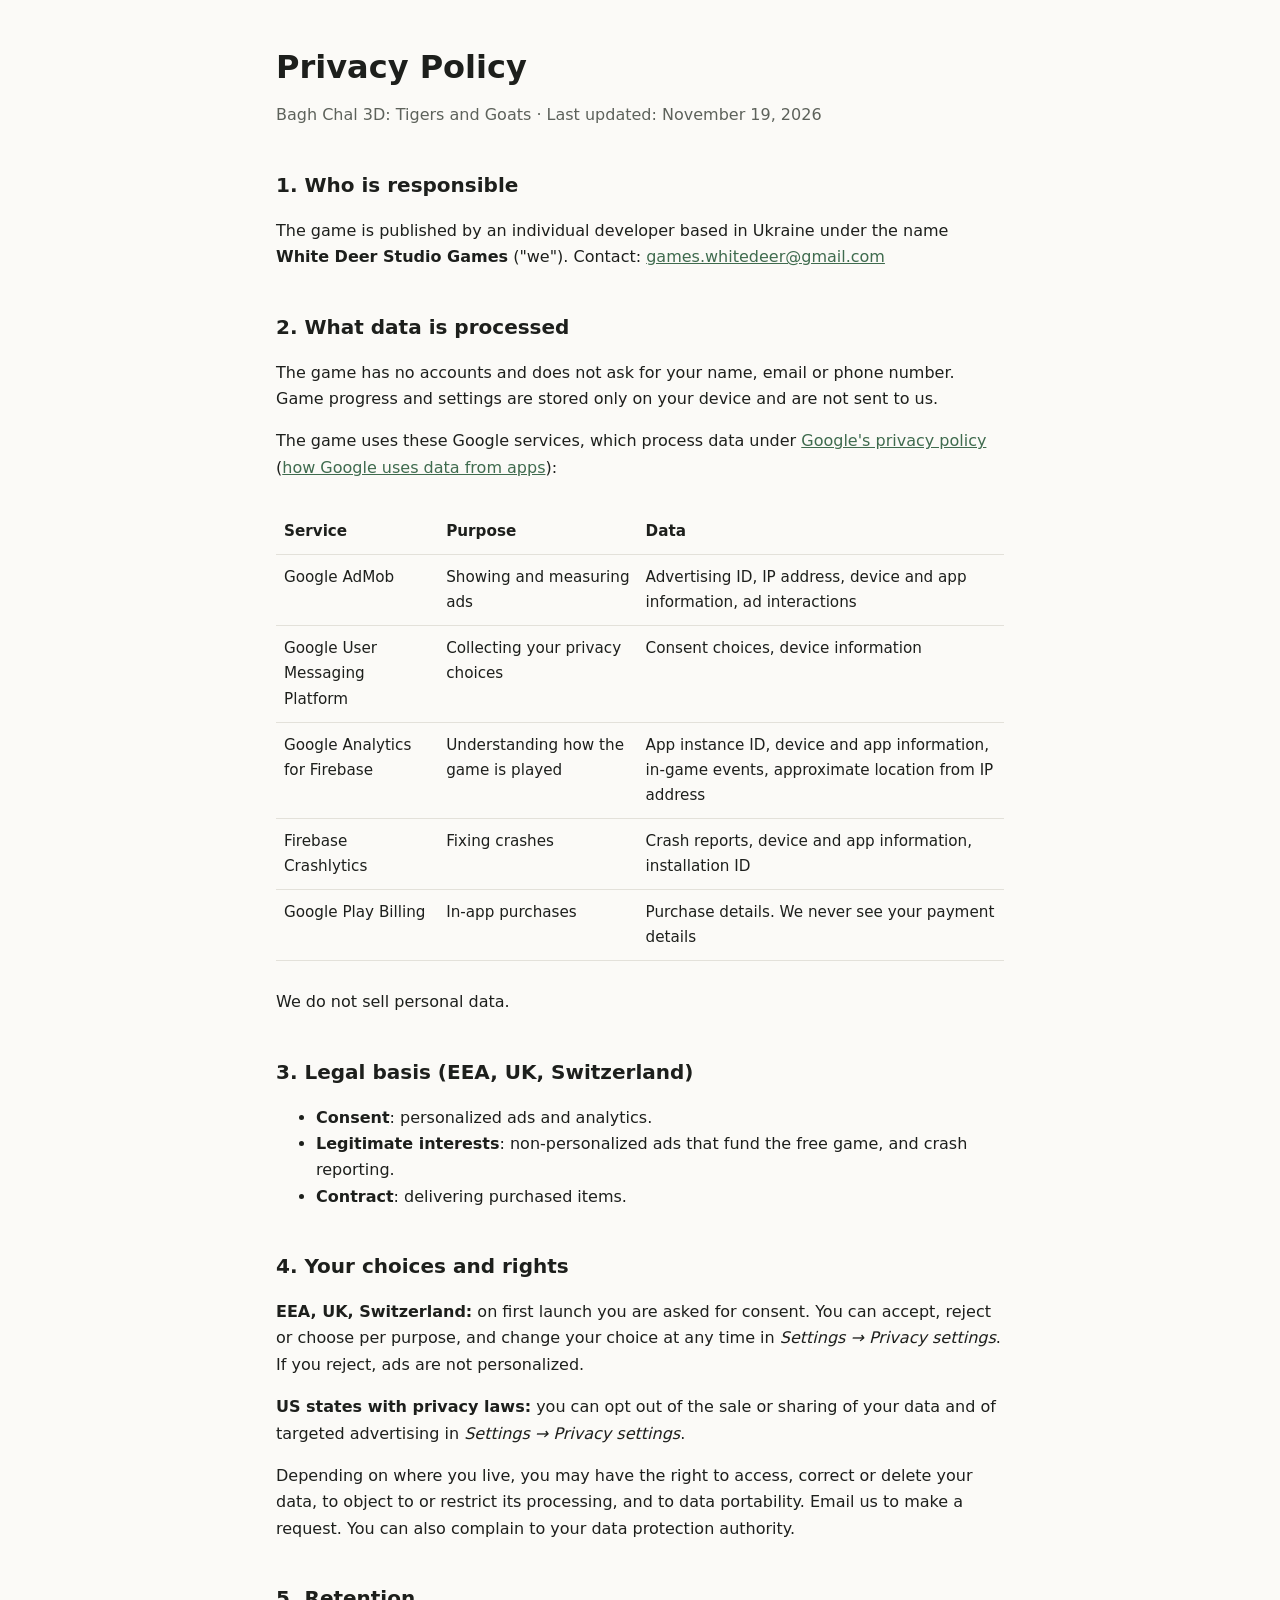
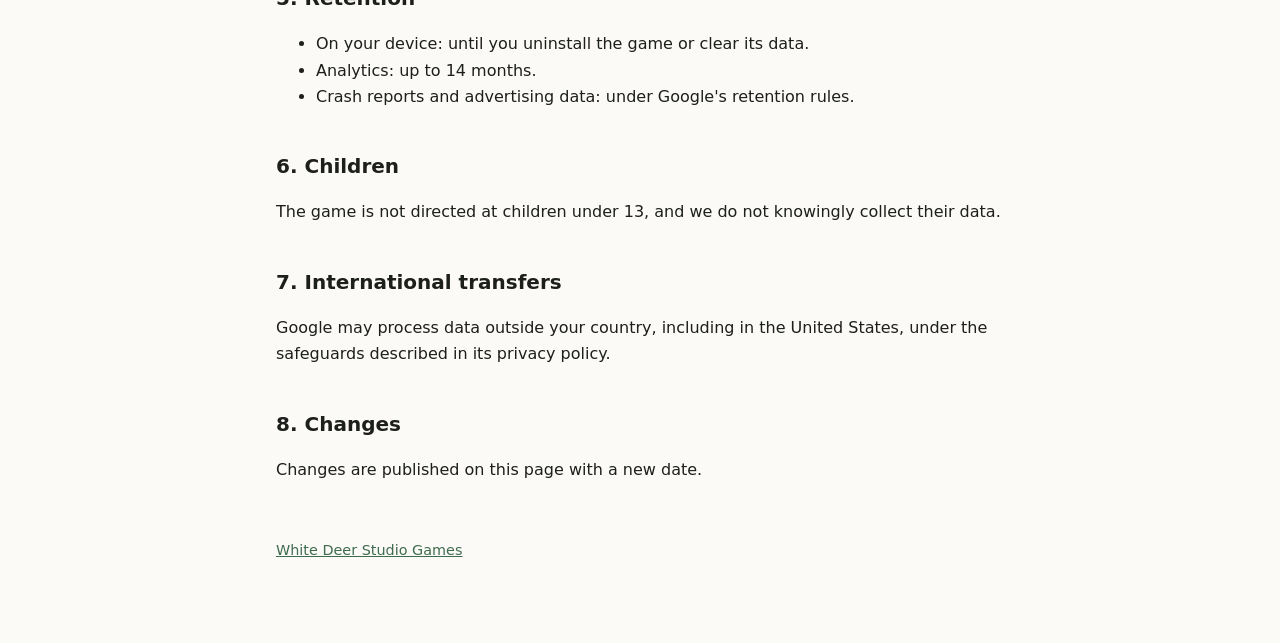
==== bagh-chal/privacy-policy/index.html @ 028edd22 "Studio site: privacy policy for Bagh Chal and app-ads.txt Co-Authored-By: Claude Opus 5.5 <noreply@a" ====
<!doctype html>
<html lang="en">
<head>
  <meta charset="utf-8">
  <meta name="viewport" content="width=device-width, initial-scale=1">
  <title>Bagh Chal Privacy Policy</title>
  <meta name="description" content="Privacy Policy for Bagh Chal 3D: Tigers and Goats.">
  <link rel="stylesheet" href="/style.css">
</head>
<body>
  <main>
    <header>
      <h1>Privacy Policy</h1>
      <p class="muted">Bagh Chal 3D: Tigers and Goats · Last updated: November 19, 2026</p>
    </header>

    <h2>1. Who is responsible</h2>
    <p>The game is published by an individual developer based in Ukraine under the name <strong>White Deer Studio Games</strong> ("we"). Contact: <a href="mailto:games.whitedeer@gmail.com">games.whitedeer@gmail.com</a></p>

    <h2>2. What data is processed</h2>
    <p>The game has no accounts and does not ask for your name, email or phone number. Game progress and settings are stored only on your device and are not sent to us.</p>
    <p>The game uses these Google services, which process data under <a href="https://policies.google.com/privacy">Google's privacy policy</a> (<a href="https://policies.google.com/technologies/partner-sites">how Google uses data from apps</a>):</p>
    <div class="table-wrap">
      <table>
        <thead>
          <tr><th>Service</th><th>Purpose</th><th>Data</th></tr>
        </thead>
        <tbody>
          <tr>
            <td>Google AdMob</td>
            <td>Showing and measuring ads</td>
            <td>Advertising ID, IP address, device and app information, ad interactions</td>
          </tr>
          <tr>
            <td>Google User Messaging Platform</td>
            <td>Collecting your privacy choices</td>
            <td>Consent choices, device information</td>
          </tr>
          <tr>
            <td>Google Analytics for Firebase</td>
            <td>Understanding how the game is played</td>
            <td>App instance ID, device and app information, in-game events, approximate location from IP address</td>
          </tr>
          <tr>
            <td>Firebase Crashlytics</td>
            <td>Fixing crashes</td>
            <td>Crash reports, device and app information, installation ID</td>
          </tr>
          <tr>
            <td>Google Play Billing</td>
            <td>In-app purchases</td>
            <td>Purchase details. We never see your payment details</td>
          </tr>
        </tbody>
      </table>
    </div>
    <p>We do not sell personal data.</p>

    <h2>3. Legal basis (EEA, UK, Switzerland)</h2>
    <ul>
      <li><strong>Consent</strong>: personalized ads and analytics.</li>
      <li><strong>Legitimate interests</strong>: non-personalized ads that fund the free game, and crash reporting.</li>
      <li><strong>Contract</strong>: delivering purchased items.</li>
    </ul>

    <h2>4. Your choices and rights</h2>
    <p><strong>EEA, UK, Switzerland:</strong> on first launch you are asked for consent. You can accept, reject or choose per purpose, and change your choice at any time in <em>Settings → Privacy settings</em>. If you reject, ads are not personalized.</p>
    <p><strong>US states with privacy laws:</strong> you can opt out of the sale or sharing of your data and of targeted advertising in <em>Settings → Privacy settings</em>.</p>
    <p>Depending on where you live, you may have the right to access, correct or delete your data, to object to or restrict its processing, and to data portability. Email us to make a request. You can also complain to your data protection authority.</p>

    <h2>5. Retention</h2>
    <ul>
      <li>On your device: until you uninstall the game or clear its data.</li>
      <li>Analytics: up to 14 months.</li>
      <li>Crash reports and advertising data: under Google's retention rules.</li>
    </ul>

    <h2>6. Children</h2>
    <p>The game is not directed at children under 13, and we do not knowingly collect their data.</p>

    <h2>7. International transfers</h2>
    <p>Google may process data outside your country, including in the United States, under the safeguards described in its privacy policy.</p>

    <h2>8. Changes</h2>
    <p>Changes are published on this page with a new date.</p>

    <footer>
      <a href="/">White Deer Studio Games</a>
    </footer>
  </main>
</body>
</html>
---- style.css ----
:root {
  --bg: #fbfaf7;
  --surface: #ffffff;
  --text: #1d1f1c;
  --muted: #5d625b;
  --accent: #3f6b4e;
  --border: #e3e1da;
}

@media (prefers-color-scheme: dark) {
  :root {
    --bg: #141614;
    --surface: #1c1f1c;
    --text: #e8e9e4;
    --muted: #a3a89f;
    --accent: #8fc3a0;
    --border: #2d322d;
  }
}

* {
  box-sizing: border-box;
}

body {
  margin: 0;
  background: var(--bg);
  color: var(--text);
  font: 16px/1.65 system-ui, -apple-system, "Segoe UI", Roboto, sans-serif;
}

main {
  max-width: 760px;
  margin: 0 auto;
  padding: 48px 16px 80px;
}

header {
  margin-bottom: 40px;
}

h1 {
  font-size: 2rem;
  line-height: 1.2;
  margin: 0 0 8px;
}

h2 {
  font-size: 1.25rem;
  margin: 40px 0 12px;
}

h3 {
  font-size: 1.05rem;
  margin: 24px 0 8px;
}

p,
li {
  color: var(--text);
}

.muted {
  color: var(--muted);
}

a {
  color: var(--accent);
}

.card {
  display: block;
  background: var(--surface);
  border: 1px solid var(--border);
  border-radius: 12px;
  padding: 20px;
  margin: 16px 0;
  text-decoration: none;
  color: inherit;
}

.card h3 {
  margin-top: 0;
}

table {
  width: 100%;
  border-collapse: collapse;
  margin: 12px 0;
  font-size: 0.95rem;
}

th,
td {
  text-align: left;
  vertical-align: top;
  padding: 10px 8px;
  border-bottom: 1px solid var(--border);
}

.table-wrap {
  overflow-x: auto;
}

footer {
  margin-top: 56px;
  font-size: 0.9rem;
  color: var(--muted);
}
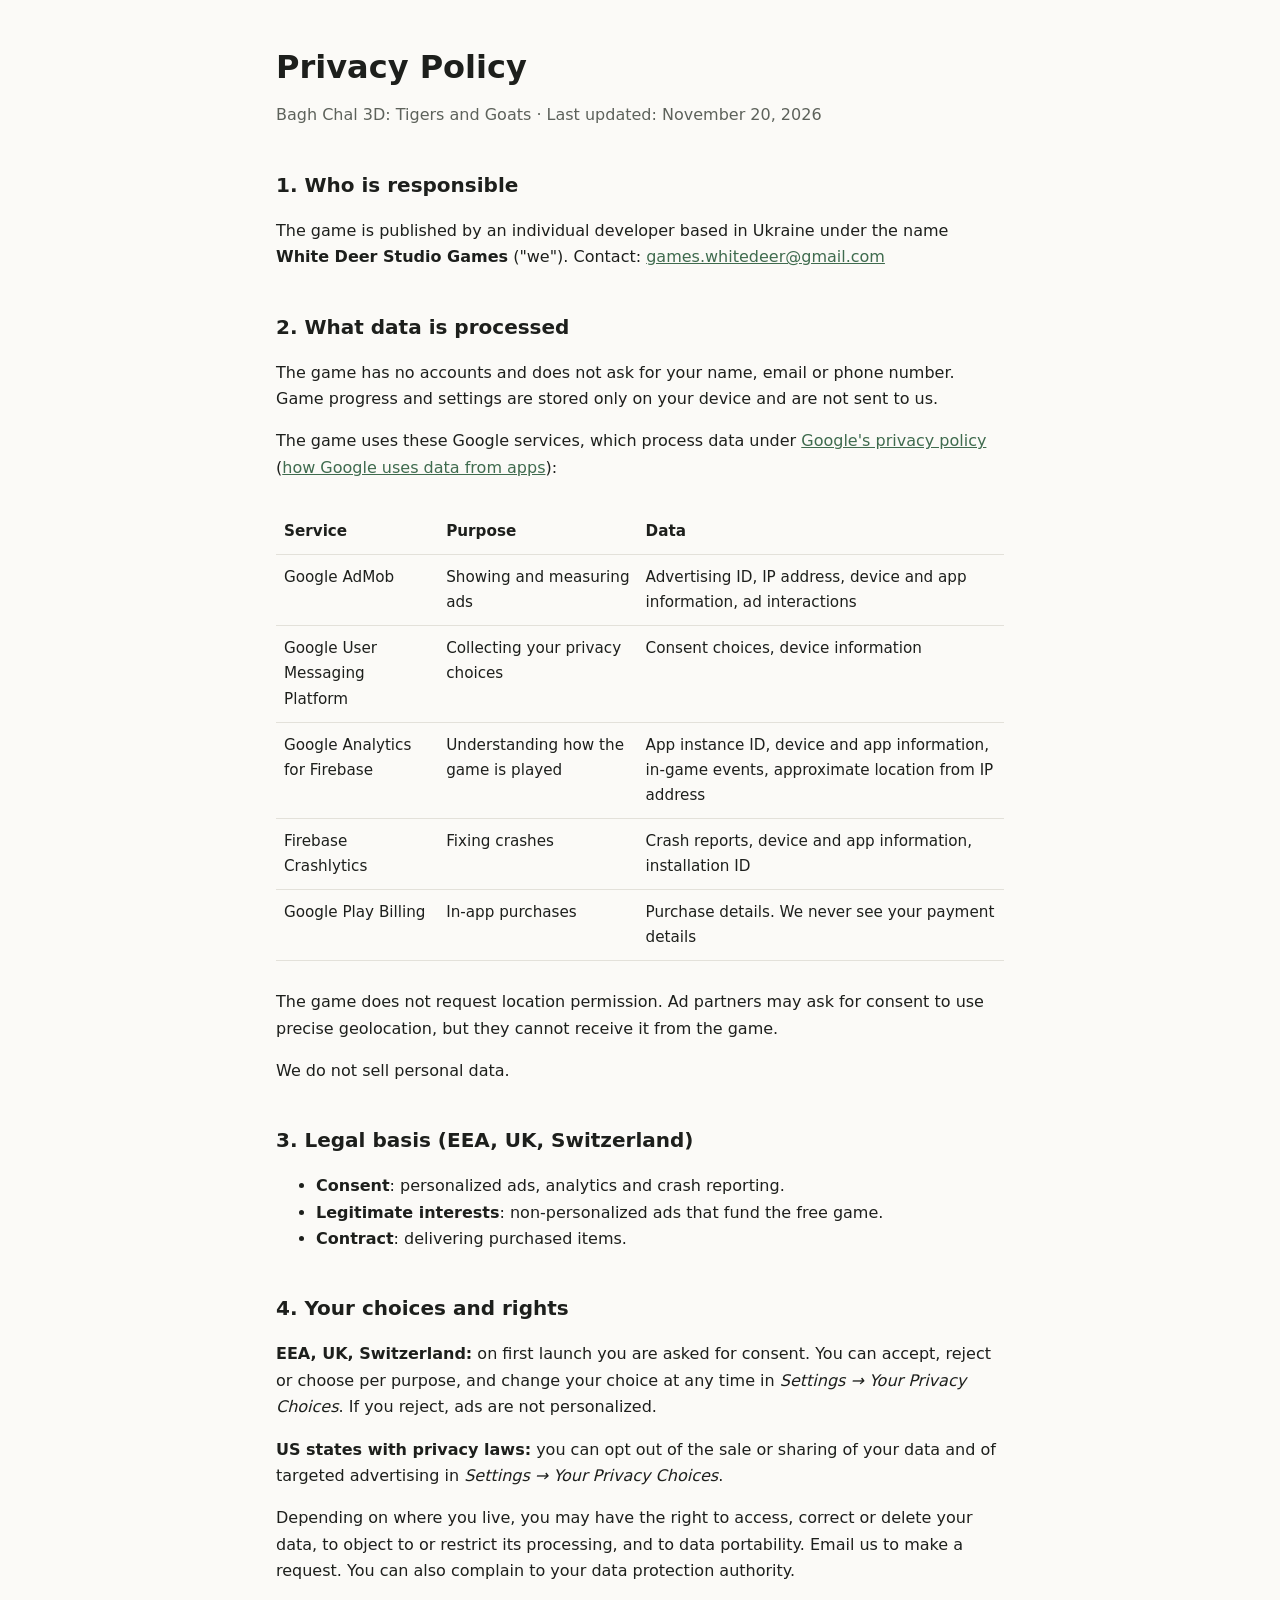
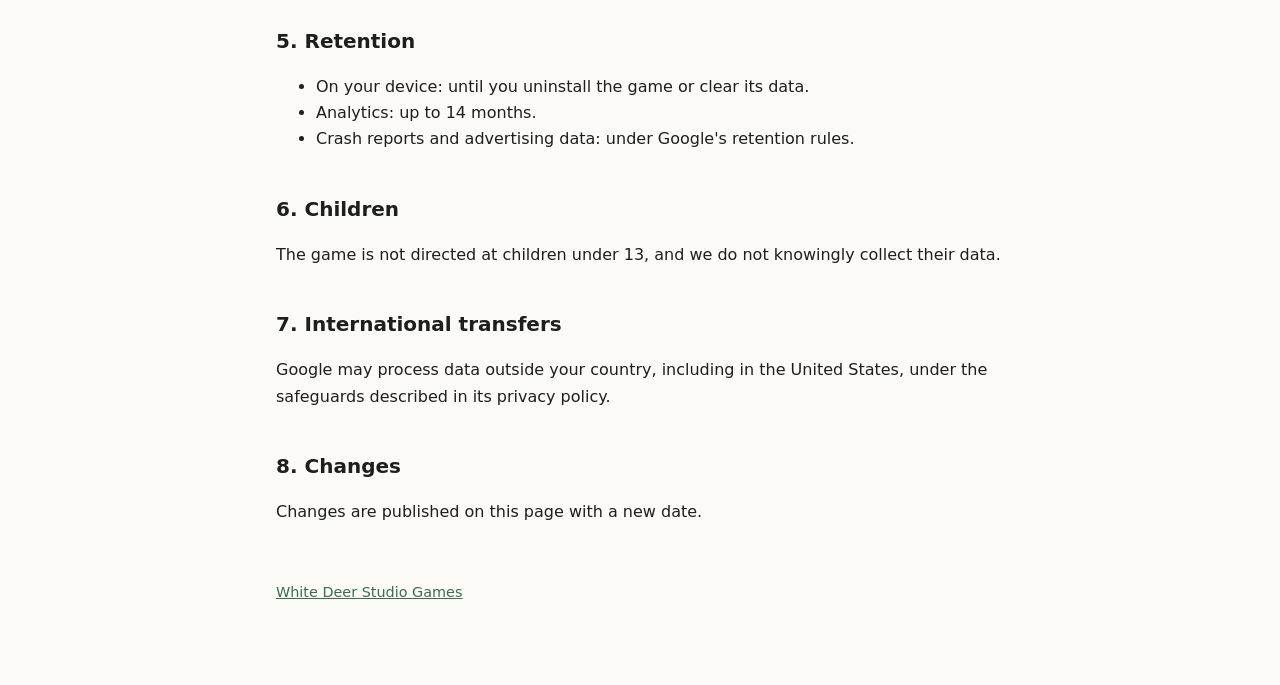
==== commit cb24e623: "Privacy policy: crash reporting under consent, geolocation note, button name Co-Authored-By: Claude " ====
--- a/bagh-chal/privacy-policy/index.html
+++ b/bagh-chal/privacy-policy/index.html
@@ -11,7 +11,7 @@
   <main>
     <header>
       <h1>Privacy Policy</h1>
-      <p class="muted">Bagh Chal 3D: Tigers and Goats · Last updated: November 19, 2026</p>
+      <p class="muted">Bagh Chal 3D: Tigers and Goats · Last updated: November 20, 2026</p>
     </header>
 
     <h2>1. Who is responsible</h2>
@@ -54,18 +54,19 @@
         </tbody>
       </table>
     </div>
+    <p>The game does not request location permission. Ad partners may ask for consent to use precise geolocation, but they cannot receive it from the game.</p>
     <p>We do not sell personal data.</p>
 
     <h2>3. Legal basis (EEA, UK, Switzerland)</h2>
     <ul>
-      <li><strong>Consent</strong>: personalized ads and analytics.</li>
-      <li><strong>Legitimate interests</strong>: non-personalized ads that fund the free game, and crash reporting.</li>
+      <li><strong>Consent</strong>: personalized ads, analytics and crash reporting.</li>
+      <li><strong>Legitimate interests</strong>: non-personalized ads that fund the free game.</li>
       <li><strong>Contract</strong>: delivering purchased items.</li>
     </ul>
 
     <h2>4. Your choices and rights</h2>
-    <p><strong>EEA, UK, Switzerland:</strong> on first launch you are asked for consent. You can accept, reject or choose per purpose, and change your choice at any time in <em>Settings → Privacy settings</em>. If you reject, ads are not personalized.</p>
-    <p><strong>US states with privacy laws:</strong> you can opt out of the sale or sharing of your data and of targeted advertising in <em>Settings → Privacy settings</em>.</p>
+    <p><strong>EEA, UK, Switzerland:</strong> on first launch you are asked for consent. You can accept, reject or choose per purpose, and change your choice at any time in <em>Settings → Your Privacy Choices</em>. If you reject, ads are not personalized.</p>
+    <p><strong>US states with privacy laws:</strong> you can opt out of the sale or sharing of your data and of targeted advertising in <em>Settings → Your Privacy Choices</em>.</p>
     <p>Depending on where you live, you may have the right to access, correct or delete your data, to object to or restrict its processing, and to data portability. Email us to make a request. You can also complain to your data protection authority.</p>
 
     <h2>5. Retention</h2>
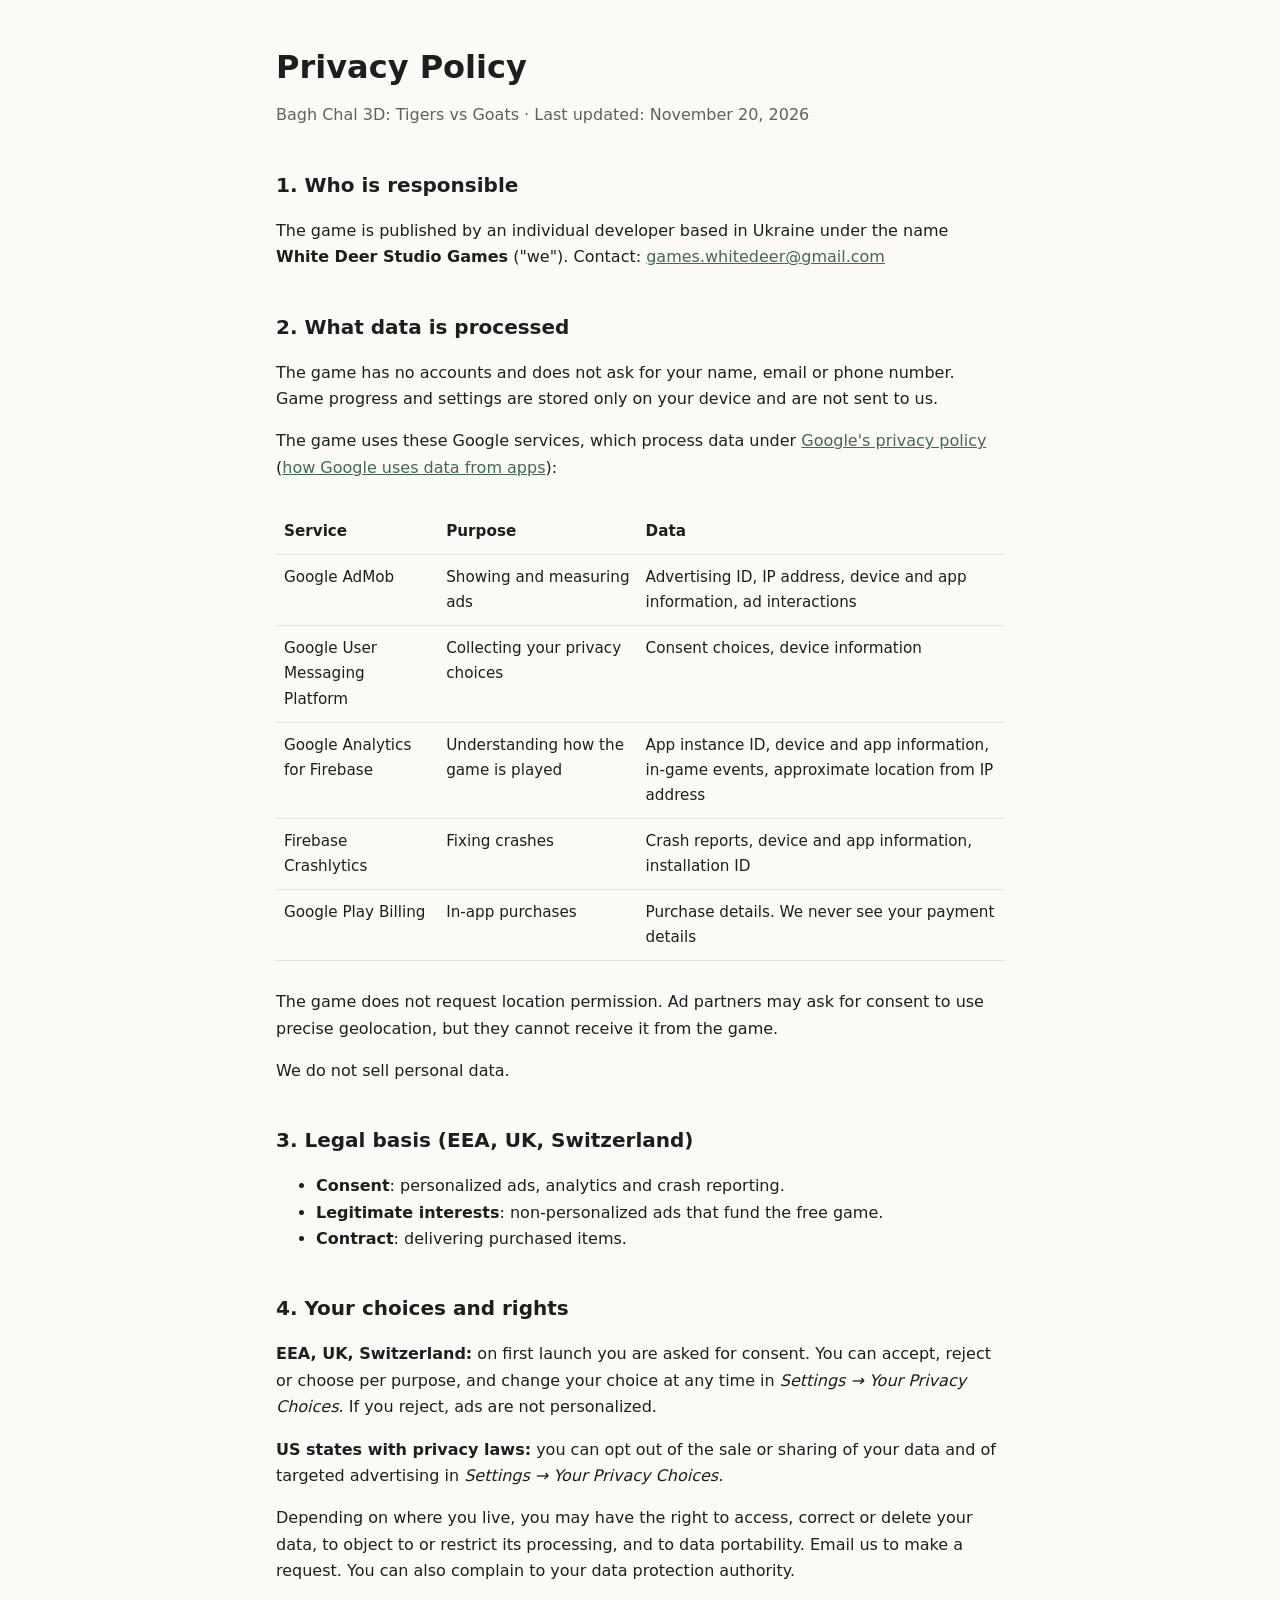
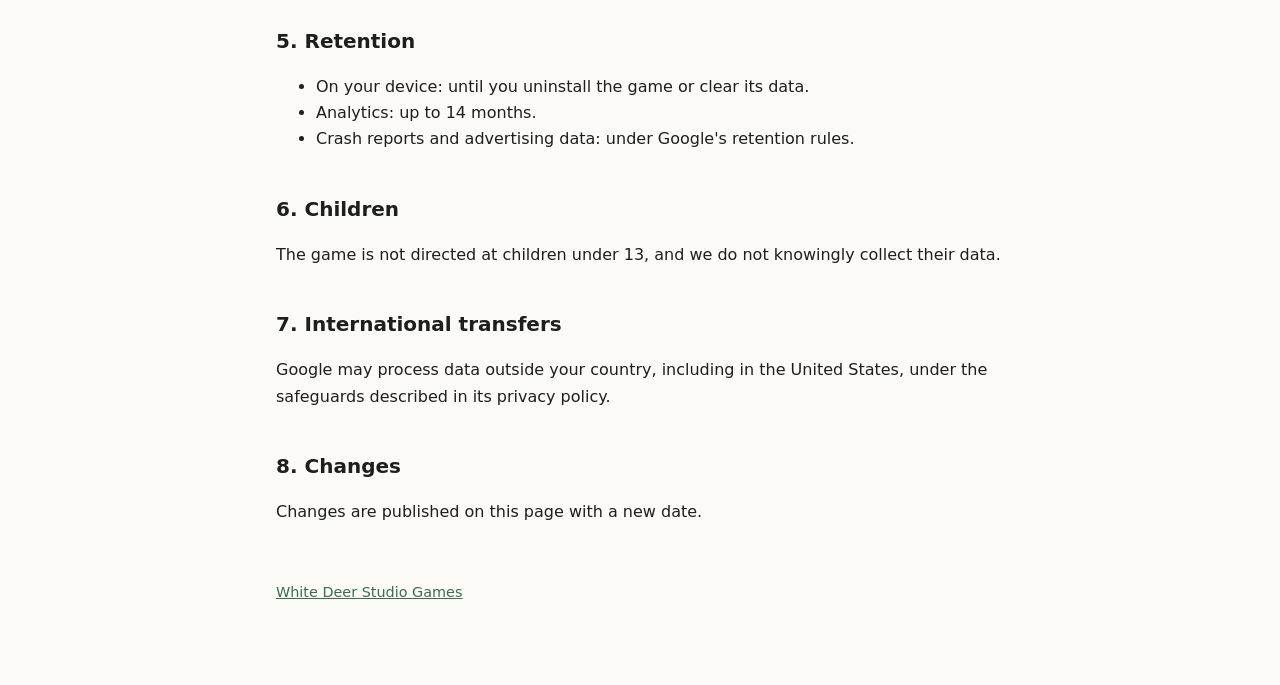
==== commit d13c8faa: "Use the game's store name: Bagh Chal 3D: Tigers vs Goats Co-Authored-By: Claude Opus 5.5 <noreply@an" ====
--- a/bagh-chal/privacy-policy/index.html
+++ b/bagh-chal/privacy-policy/index.html
@@ -4,14 +4,14 @@
   <meta charset="utf-8">
   <meta name="viewport" content="width=device-width, initial-scale=1">
   <title>Bagh Chal Privacy Policy</title>
-  <meta name="description" content="Privacy Policy for Bagh Chal 3D: Tigers and Goats.">
+  <meta name="description" content="Privacy Policy for Bagh Chal 3D: Tigers vs Goats.">
   <link rel="stylesheet" href="/style.css">
 </head>
 <body>
   <main>
     <header>
       <h1>Privacy Policy</h1>
-      <p class="muted">Bagh Chal 3D: Tigers and Goats · Last updated: November 20, 2026</p>
+      <p class="muted">Bagh Chal 3D: Tigers vs Goats · Last updated: November 20, 2026</p>
     </header>
 
     <h2>1. Who is responsible</h2>
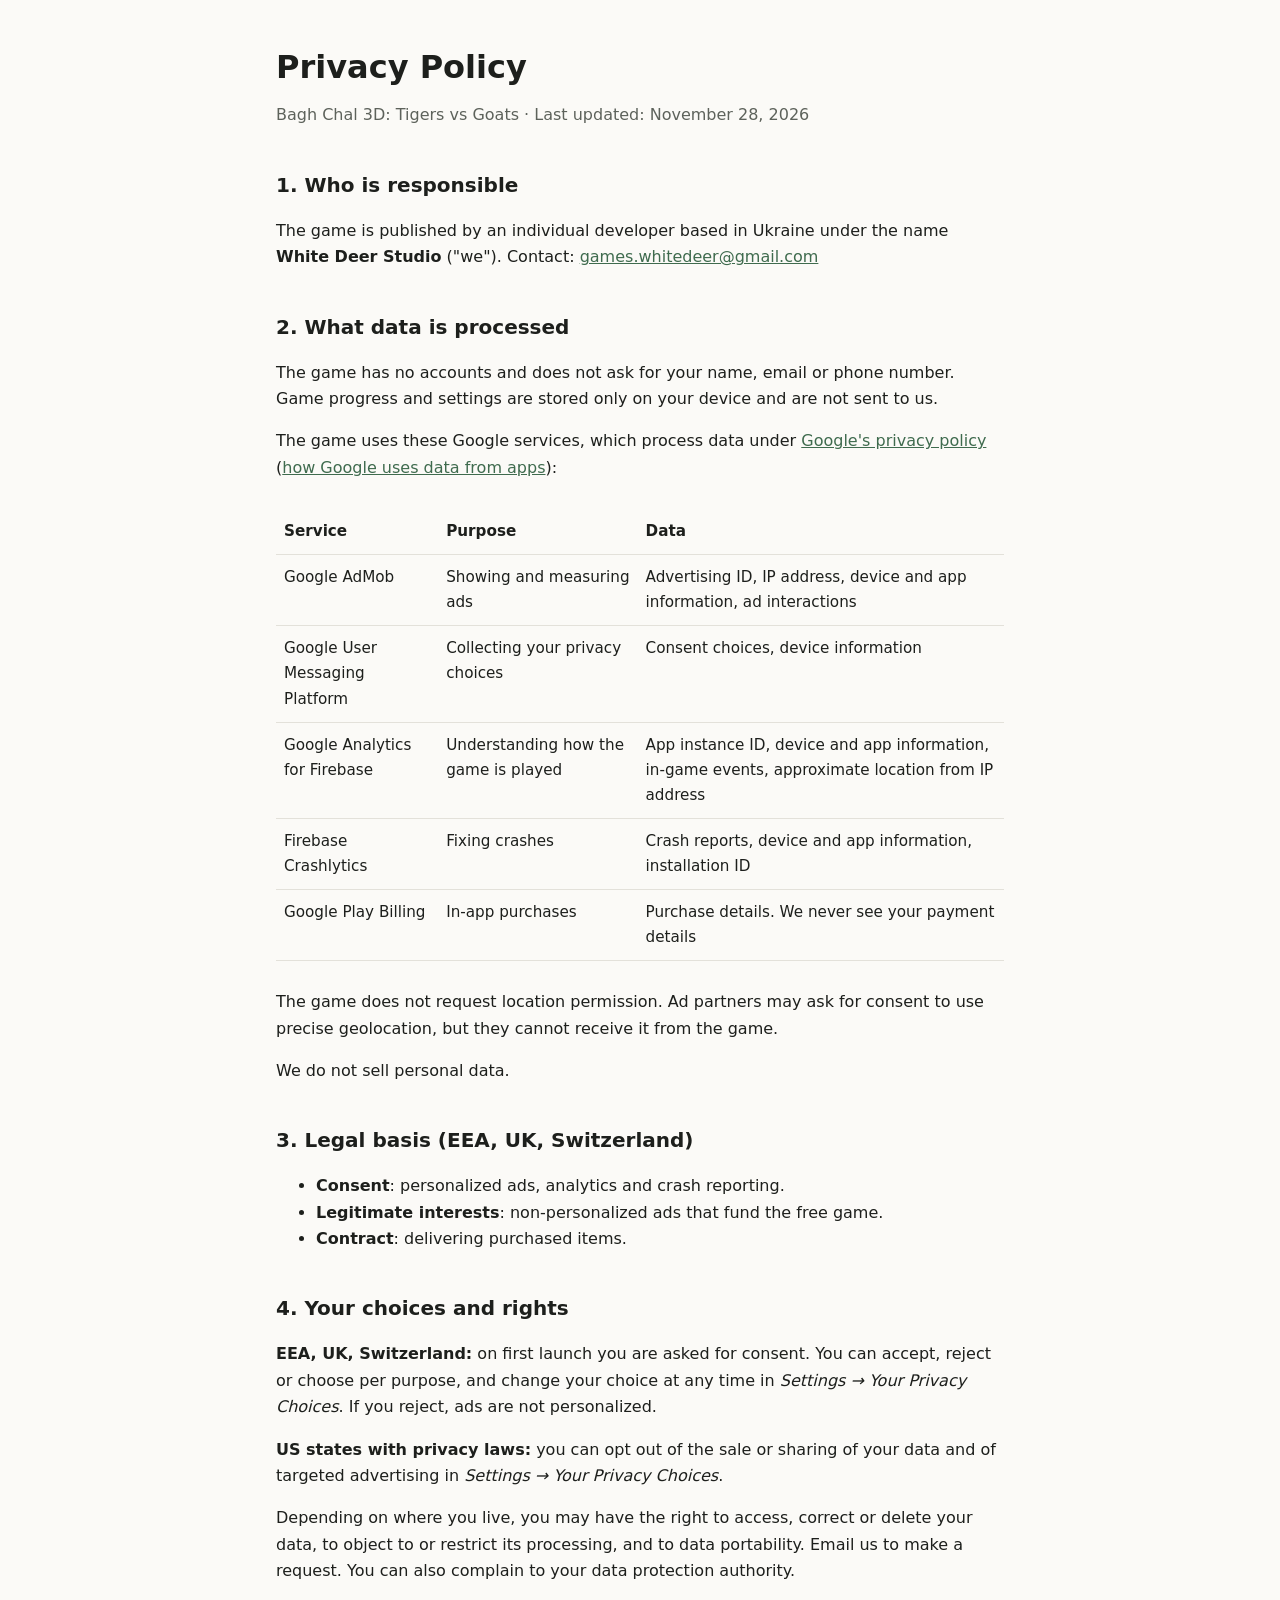
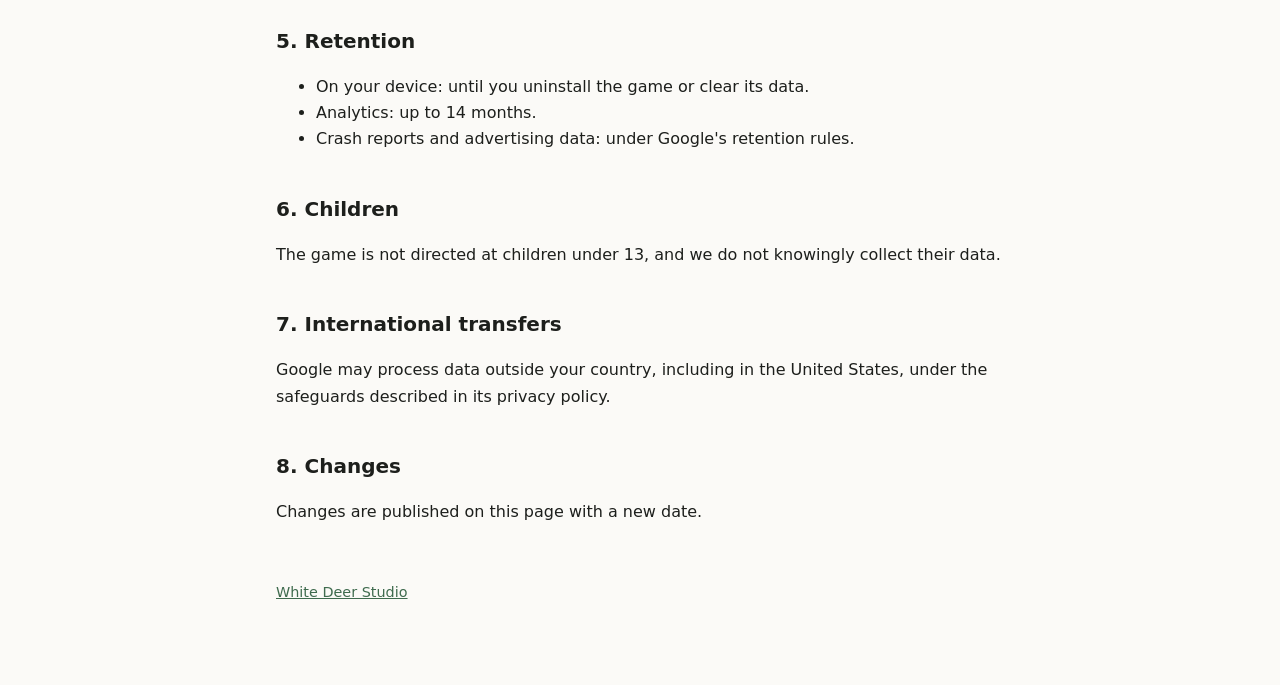
==== commit 0fd49b28: "Rename the developer to White Deer Studio Privacy policy date moved to November 28, 2026.  Co-Author" ====
--- a/bagh-chal/privacy-policy/index.html
+++ b/bagh-chal/privacy-policy/index.html
@@ -11,11 +11,11 @@
   <main>
     <header>
       <h1>Privacy Policy</h1>
-      <p class="muted">Bagh Chal 3D: Tigers vs Goats · Last updated: November 20, 2026</p>
+      <p class="muted">Bagh Chal 3D: Tigers vs Goats · Last updated: November 28, 2026</p>
     </header>
 
     <h2>1. Who is responsible</h2>
-    <p>The game is published by an individual developer based in Ukraine under the name <strong>White Deer Studio Games</strong> ("we"). Contact: <a href="mailto:games.whitedeer@gmail.com">games.whitedeer@gmail.com</a></p>
+    <p>The game is published by an individual developer based in Ukraine under the name <strong>White Deer Studio</strong> ("we"). Contact: <a href="mailto:games.whitedeer@gmail.com">games.whitedeer@gmail.com</a></p>
 
     <h2>2. What data is processed</h2>
     <p>The game has no accounts and does not ask for your name, email or phone number. Game progress and settings are stored only on your device and are not sent to us.</p>
@@ -86,7 +86,7 @@
     <p>Changes are published on this page with a new date.</p>
 
     <footer>
-      <a href="/">White Deer Studio Games</a>
+      <a href="/">White Deer Studio</a>
     </footer>
   </main>
 </body>
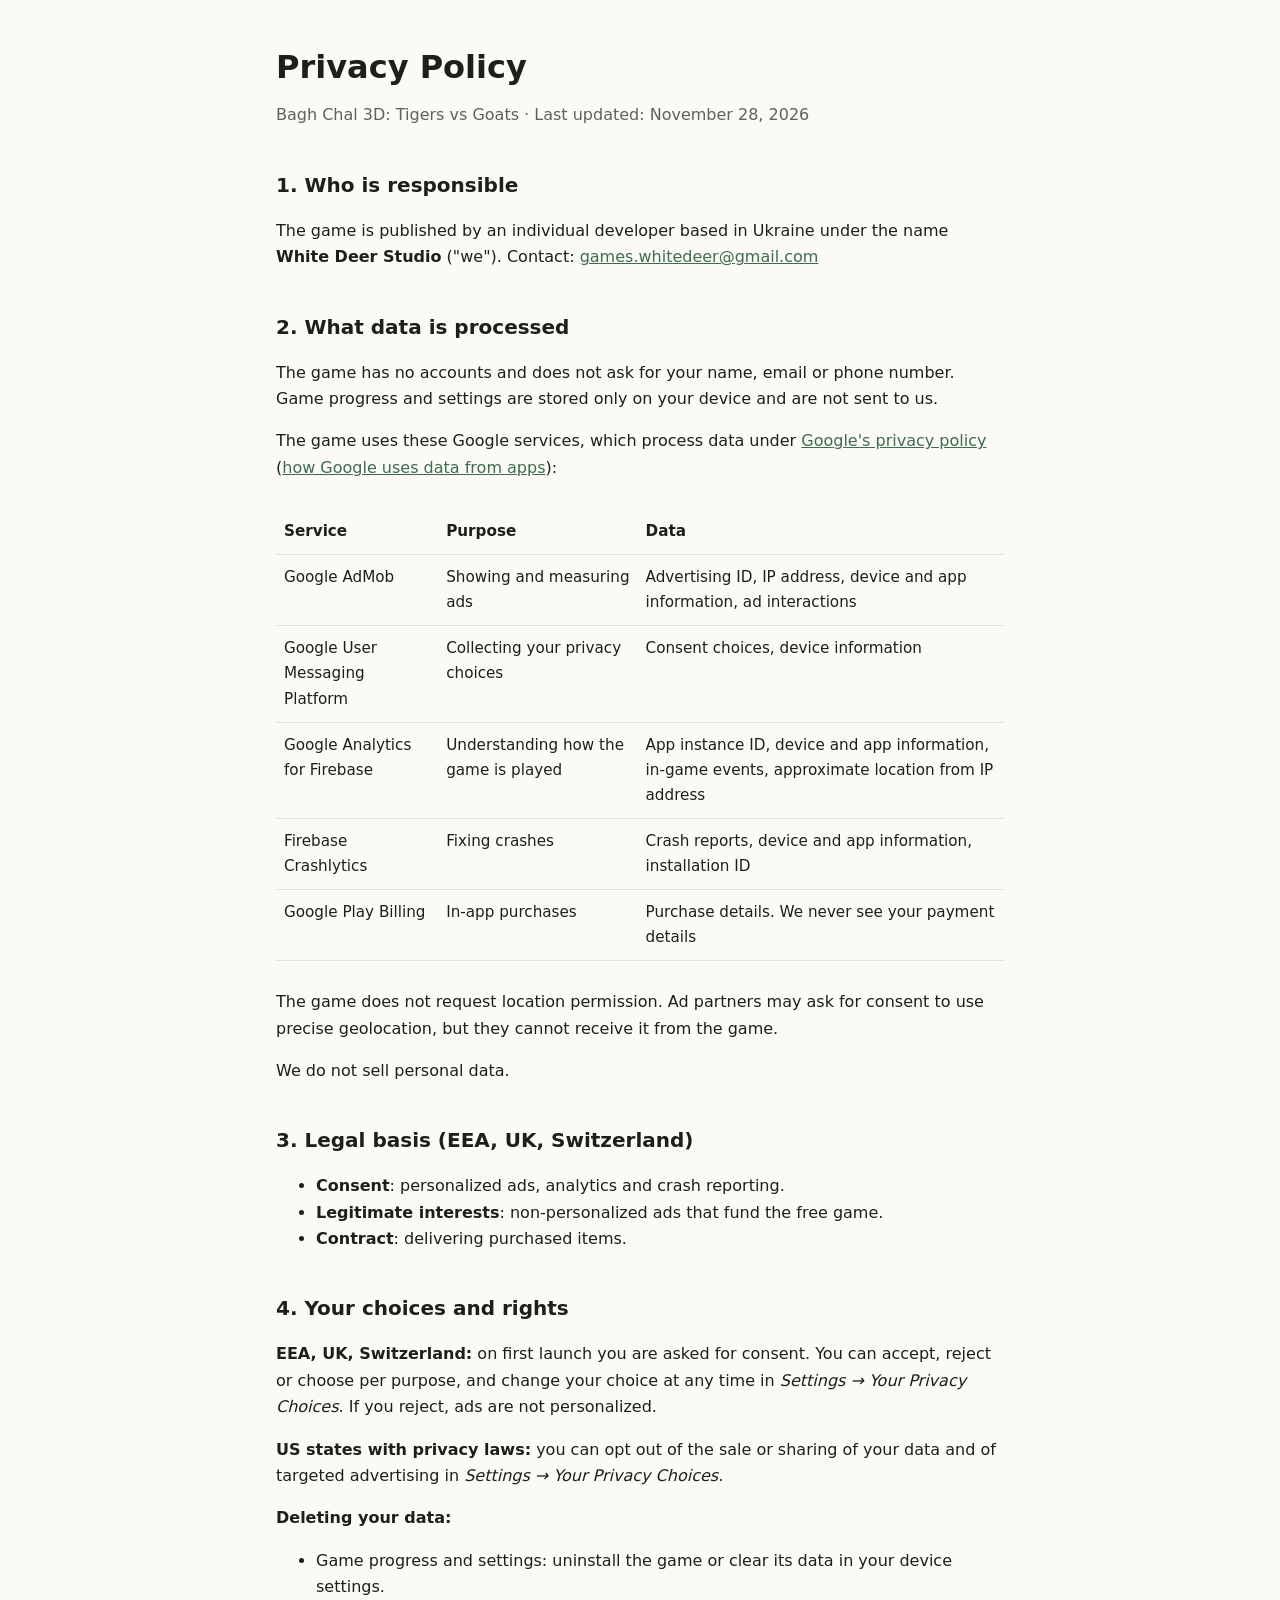
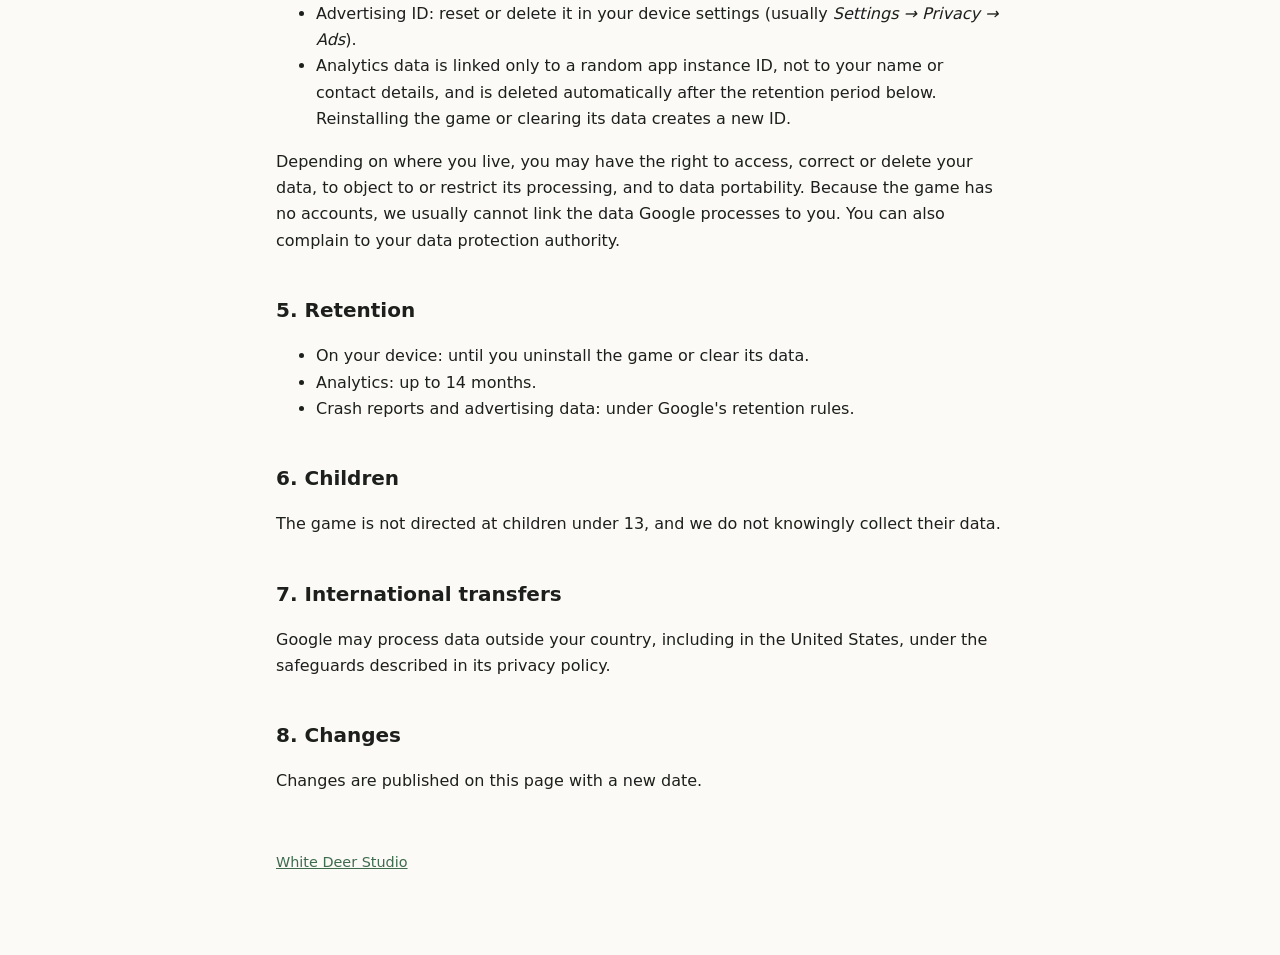
==== commit 298b849e: "Privacy policy: explain self-service data deletion instead of email requests Co-Authored-By: Claude " ====
--- a/bagh-chal/privacy-policy/index.html
+++ b/bagh-chal/privacy-policy/index.html
@@ -67,7 +67,13 @@
     <h2>4. Your choices and rights</h2>
     <p><strong>EEA, UK, Switzerland:</strong> on first launch you are asked for consent. You can accept, reject or choose per purpose, and change your choice at any time in <em>Settings → Your Privacy Choices</em>. If you reject, ads are not personalized.</p>
     <p><strong>US states with privacy laws:</strong> you can opt out of the sale or sharing of your data and of targeted advertising in <em>Settings → Your Privacy Choices</em>.</p>
-    <p>Depending on where you live, you may have the right to access, correct or delete your data, to object to or restrict its processing, and to data portability. Email us to make a request. You can also complain to your data protection authority.</p>
+    <p><strong>Deleting your data:</strong></p>
+    <ul>
+      <li>Game progress and settings: uninstall the game or clear its data in your device settings.</li>
+      <li>Advertising ID: reset or delete it in your device settings (usually <em>Settings → Privacy → Ads</em>).</li>
+      <li>Analytics data is linked only to a random app instance ID, not to your name or contact details, and is deleted automatically after the retention period below. Reinstalling the game or clearing its data creates a new ID.</li>
+    </ul>
+    <p>Depending on where you live, you may have the right to access, correct or delete your data, to object to or restrict its processing, and to data portability. Because the game has no accounts, we usually cannot link the data Google processes to you. You can also complain to your data protection authority.</p>
 
     <h2>5. Retention</h2>
     <ul>
